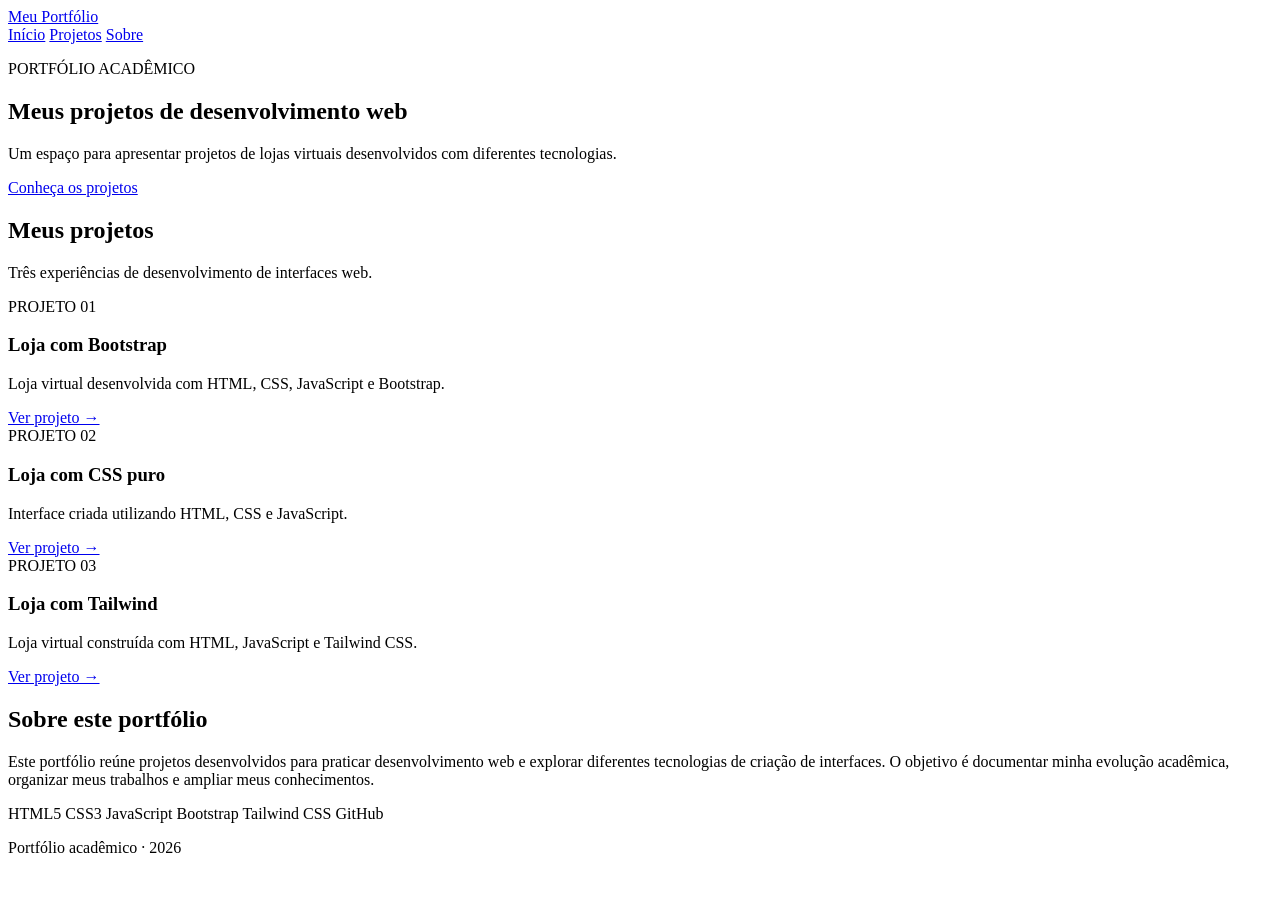
==== index.html @ 547b283d "Add files via upload" ====
<!DOCTYPE html>
<html lang="pt-BR">
<head>
    <meta charset="UTF-8">
    <meta name="viewport" content="width=device-width, initial-scale=1.0">
    <title>Meu Portfólio Acadêmico</title>
    <link rel="stylesheet" href="style.css">
</head>
<body>
    <header>
        <nav>
            <a class="logo" href="#inicio">Meu Portfólio</a>
            <div class="links">
                <a href="#inicio">Início</a>
                <a href="#projetos">Projetos</a>
                <a href="#sobre">Sobre</a>
            </div>
        </nav>
    </header>

    <main>
        <section id="inicio" class="hero">
            <p class="subtitulo">PORTFÓLIO ACADÊMICO</p>
            <h1>Meus projetos de desenvolvimento web</h1>
            <p>
                Um espaço para apresentar projetos de lojas virtuais
                desenvolvidos com diferentes tecnologias.
            </p>
            <a class="botao" href="#projetos">Conheça os projetos</a>
        </section>

        <section id="projetos" class="secao">
            <h2>Meus projetos</h2>
            <p class="descricao">
                Três experiências de desenvolvimento de interfaces web.
            </p>

            <div class="projetos">
                <article class="cartao">
                    <span class="numero">PROJETO 01</span>
                    <h3>Loja com Bootstrap</h3>
                    <p>
                        Loja virtual desenvolvida com HTML, CSS,
                        JavaScript e Bootstrap.
                    </p>
                    <a href="CODIGO_BOOTSTRAP" target="_blank"
                       rel="noopener noreferrer">Ver projeto →</a>
                </article>

                <article class="cartao">
                    <span class="numero">PROJETO 02</span>
                    <h3>Loja com CSS puro</h3>
                    <p>
                        Interface criada utilizando HTML, CSS
                        e JavaScript.
                    </p>
                    <a href="CODIGO_CSS_PURO" target="_blank"
                       rel="noopener noreferrer">Ver projeto →</a>
                </article>

                <article class="cartao">
                    <span class="numero">PROJETO 03</span>
                    <h3>Loja com Tailwind</h3>
                    <p>
                        Loja virtual construída com HTML,
                        JavaScript e Tailwind CSS.
                    </p>
                    <a href="CODIGO_TAILWIND" target="_blank"
                       rel="noopener noreferrer">Ver projeto →</a>
                </article>
            </div>
        </section>

        <section id="sobre" class="secao sobre">
            <h2>Sobre este portfólio</h2>
            <p>
                Este portfólio reúne projetos desenvolvidos para
                praticar desenvolvimento web e explorar diferentes
                tecnologias de criação de interfaces.
                O objetivo é documentar minha evolução acadêmica,
                organizar meus trabalhos e ampliar meus conhecimentos.
            </p>
            <div class="tecnologias">
                <span>HTML5</span>
                <span>CSS3</span>
                <span>JavaScript</span>
                <span>Bootstrap</span>
                <span>Tailwind CSS</span>
                <span>GitHub</span>
            </div>
        </section>
    </main>

    <footer>
        <p>Portfólio acadêmico · 2026</p>
    </footer>

    <script src="script.js"></script>
</body>
</html>
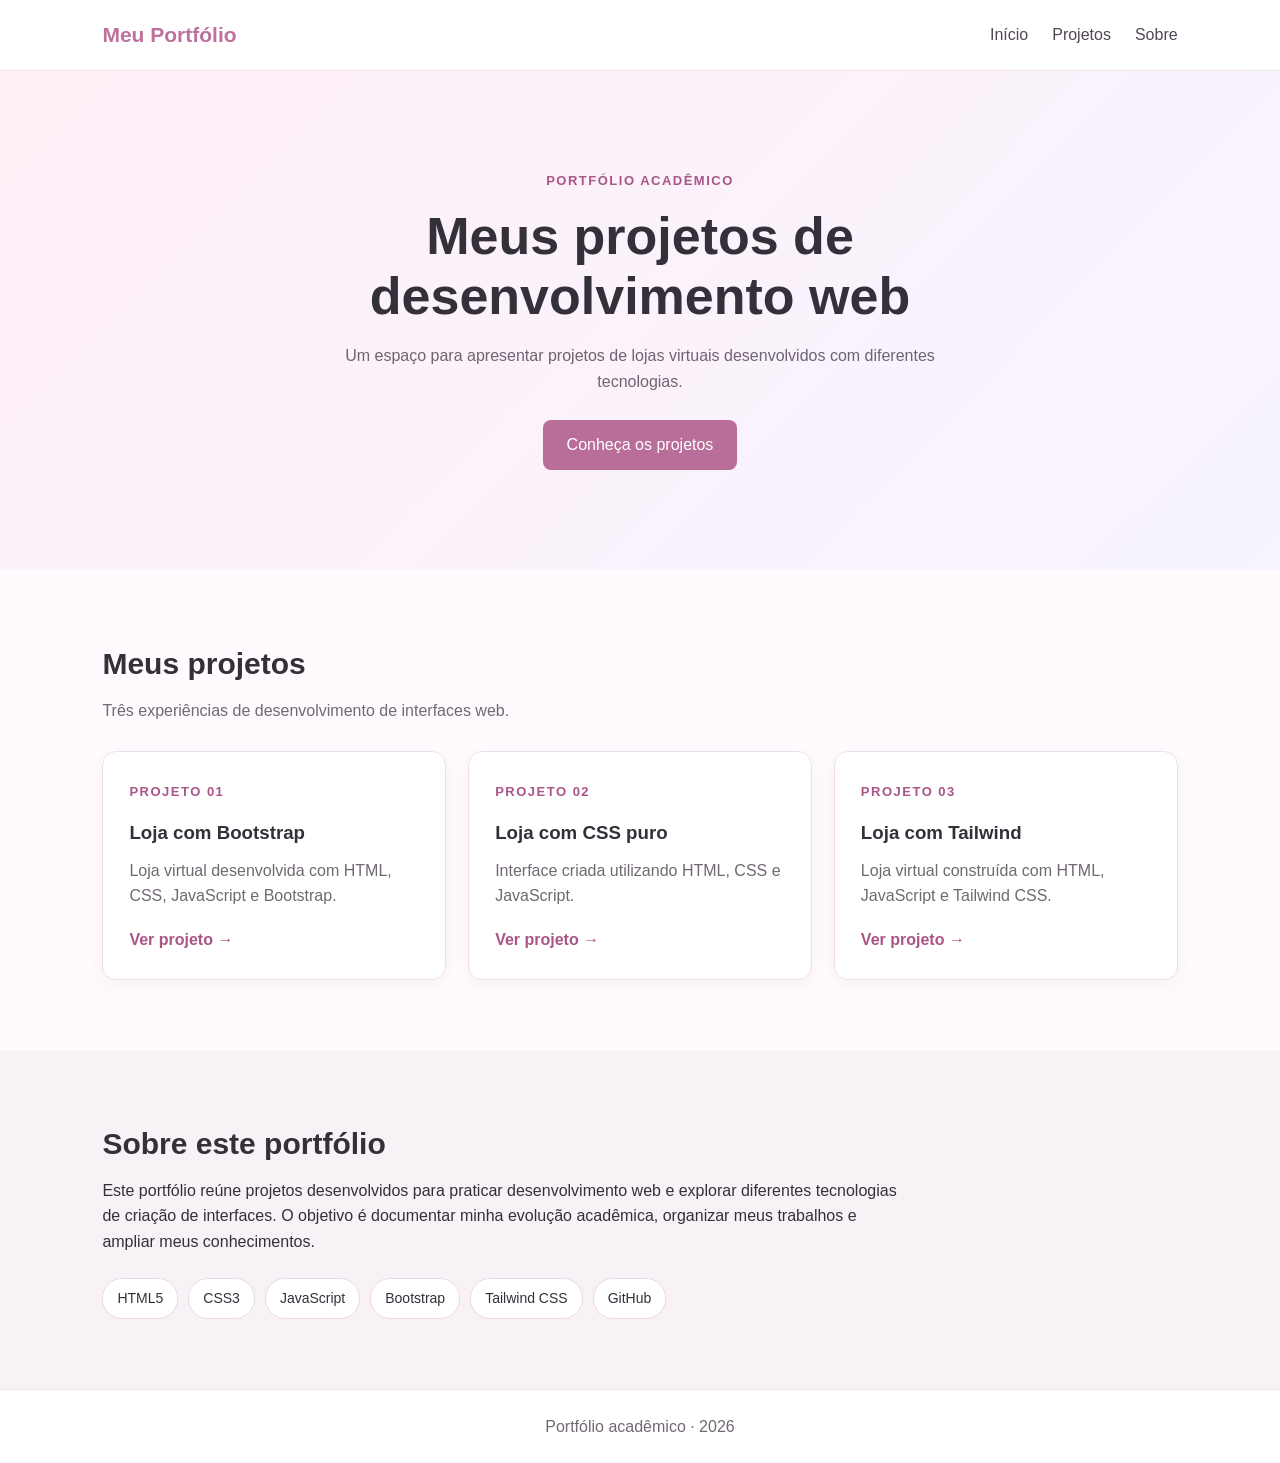
==== commit d682a65e: "Update project links in index.html" ====
--- a/index.html
+++ b/index.html
@@ -44,7 +44,7 @@
                         Loja virtual desenvolvida com HTML, CSS,
                         JavaScript e Bootstrap.
                     </p>
-                    <a href="CODIGO_BOOTSTRAP" target="_blank"
+                    <a href="https://amandareissmendes-cmd.github.io/MeuPortf-lio/C%C3%B3digos/Gemini/BootStrap/" target="_blank"
                        rel="noopener noreferrer">Ver projeto →</a>
                 </article>
 
@@ -55,7 +55,7 @@
                         Interface criada utilizando HTML, CSS
                         e JavaScript.
                     </p>
-                    <a href="CODIGO_CSS_PURO" target="_blank"
+                    <a href="https://amandareissmendes-cmd.github.io/MeuPortf-lio/C%C3%B3digos/Gemini/CSS%20PURO/" target="_blank"
                        rel="noopener noreferrer">Ver projeto →</a>
                 </article>
 
@@ -66,7 +66,7 @@
                         Loja virtual construída com HTML,
                         JavaScript e Tailwind CSS.
                     </p>
-                    <a href="CODIGO_TAILWIND" target="_blank"
+                    <a href="https://amandareissmendes-cmd.github.io/MeuPortf-lio/C%C3%B3digos/Gemini/TailWind/" target="_blank"
                        rel="noopener noreferrer">Ver projeto →</a>
                 </article>
             </div>
--- a/style.css
+++ b/style.css
@@ -0,0 +1,194 @@
+
+* {
+    margin: 0;
+    padding: 0;
+    box-sizing: border-box;
+}
+
+html {
+    scroll-behavior: smooth;
+}
+
+body {
+    font-family: Arial, sans-serif;
+    background: #fffafd;
+    color: #34303a;
+    line-height: 1.6;
+}
+
+header {
+    background: white;
+    border-bottom: 1px solid #f0e5ed;
+    padding: 18px 8%;
+}
+
+nav {
+    display: flex;
+    justify-content: space-between;
+    align-items: center;
+    gap: 20px;
+}
+
+.logo {
+    color: #bd719c;
+    font-size: 21px;
+    font-weight: bold;
+    text-decoration: none;
+}
+
+.links {
+    display: flex;
+    gap: 24px;
+}
+
+.links a {
+    text-decoration: none;
+    color: #514653;
+}
+
+.links a:hover {
+    color: #bd719c;
+}
+
+.hero {
+    padding: 100px 8%;
+    text-align: center;
+    background: linear-gradient(135deg, #fff0f7, #f7f4ff);
+}
+
+.subtitulo,
+.numero {
+    color: #a95687;
+    font-size: 13px;
+    font-weight: bold;
+    letter-spacing: 1.5px;
+}
+
+.hero h1 {
+    max-width: 750px;
+    margin: 16px auto;
+    font-size: clamp(32px, 5vw, 52px);
+    line-height: 1.15;
+}
+
+.hero p:not(.subtitulo) {
+    max-width: 620px;
+    margin: 0 auto 26px;
+    color: #6d6470;
+}
+
+.botao {
+    display: inline-block;
+    background: #b96e9a;
+    color: white;
+    padding: 12px 24px;
+    border-radius: 8px;
+    text-decoration: none;
+}
+
+.botao:hover {
+    background: #98547c;
+}
+
+.secao {
+    padding: 70px 8%;
+}
+
+.secao h2 {
+    font-size: 30px;
+    margin-bottom: 10px;
+}
+
+.descricao {
+    color: #716873;
+    margin-bottom: 28px;
+}
+
+.projetos {
+    display: grid;
+    grid-template-columns: repeat(3, minmax(0, 1fr));
+    gap: 22px;
+}
+
+.cartao {
+    background: white;
+    padding: 26px;
+    border: 1px solid #eee0ea;
+    border-radius: 14px;
+    box-shadow: 0 5px 18px #4c24400b;
+}
+
+.cartao h3 {
+    margin: 14px 0 10px;
+}
+
+.cartao p {
+    color: #716873;
+    margin-bottom: 18px;
+}
+
+.cartao a {
+    color: #a95687;
+    font-weight: bold;
+    text-decoration: none;
+}
+
+.cartao a:hover {
+    text-decoration: underline;
+}
+
+.sobre {
+    background: #f8f2f7;
+}
+
+.sobre > p {
+    max-width: 800px;
+    margin: 10px 0 24px;
+}
+
+.tecnologias {
+    display: flex;
+    flex-wrap: wrap;
+    gap: 10px;
+}
+
+.tecnologias span {
+    background: white;
+    border: 1px solid #ead8e5;
+    border-radius: 20px;
+    padding: 8px 14px;
+    font-size: 14px;
+}
+
+footer {
+    text-align: center;
+    padding: 24px;
+    color: #716873;
+    background: white;
+    border-top: 1px solid #f0e5ed;
+}
+
+@media (max-width: 800px) {
+    .projetos {
+        grid-template-columns: 1fr;
+    }
+
+    nav {
+        flex-direction: column;
+    }
+
+    .links {
+        gap: 16px;
+        flex-wrap: wrap;
+        justify-content: center;
+    }
+
+    .hero {
+        padding: 70px 6%;
+    }
+
+    .secao {
+        padding: 50px 6%;
+    }
+}
+
